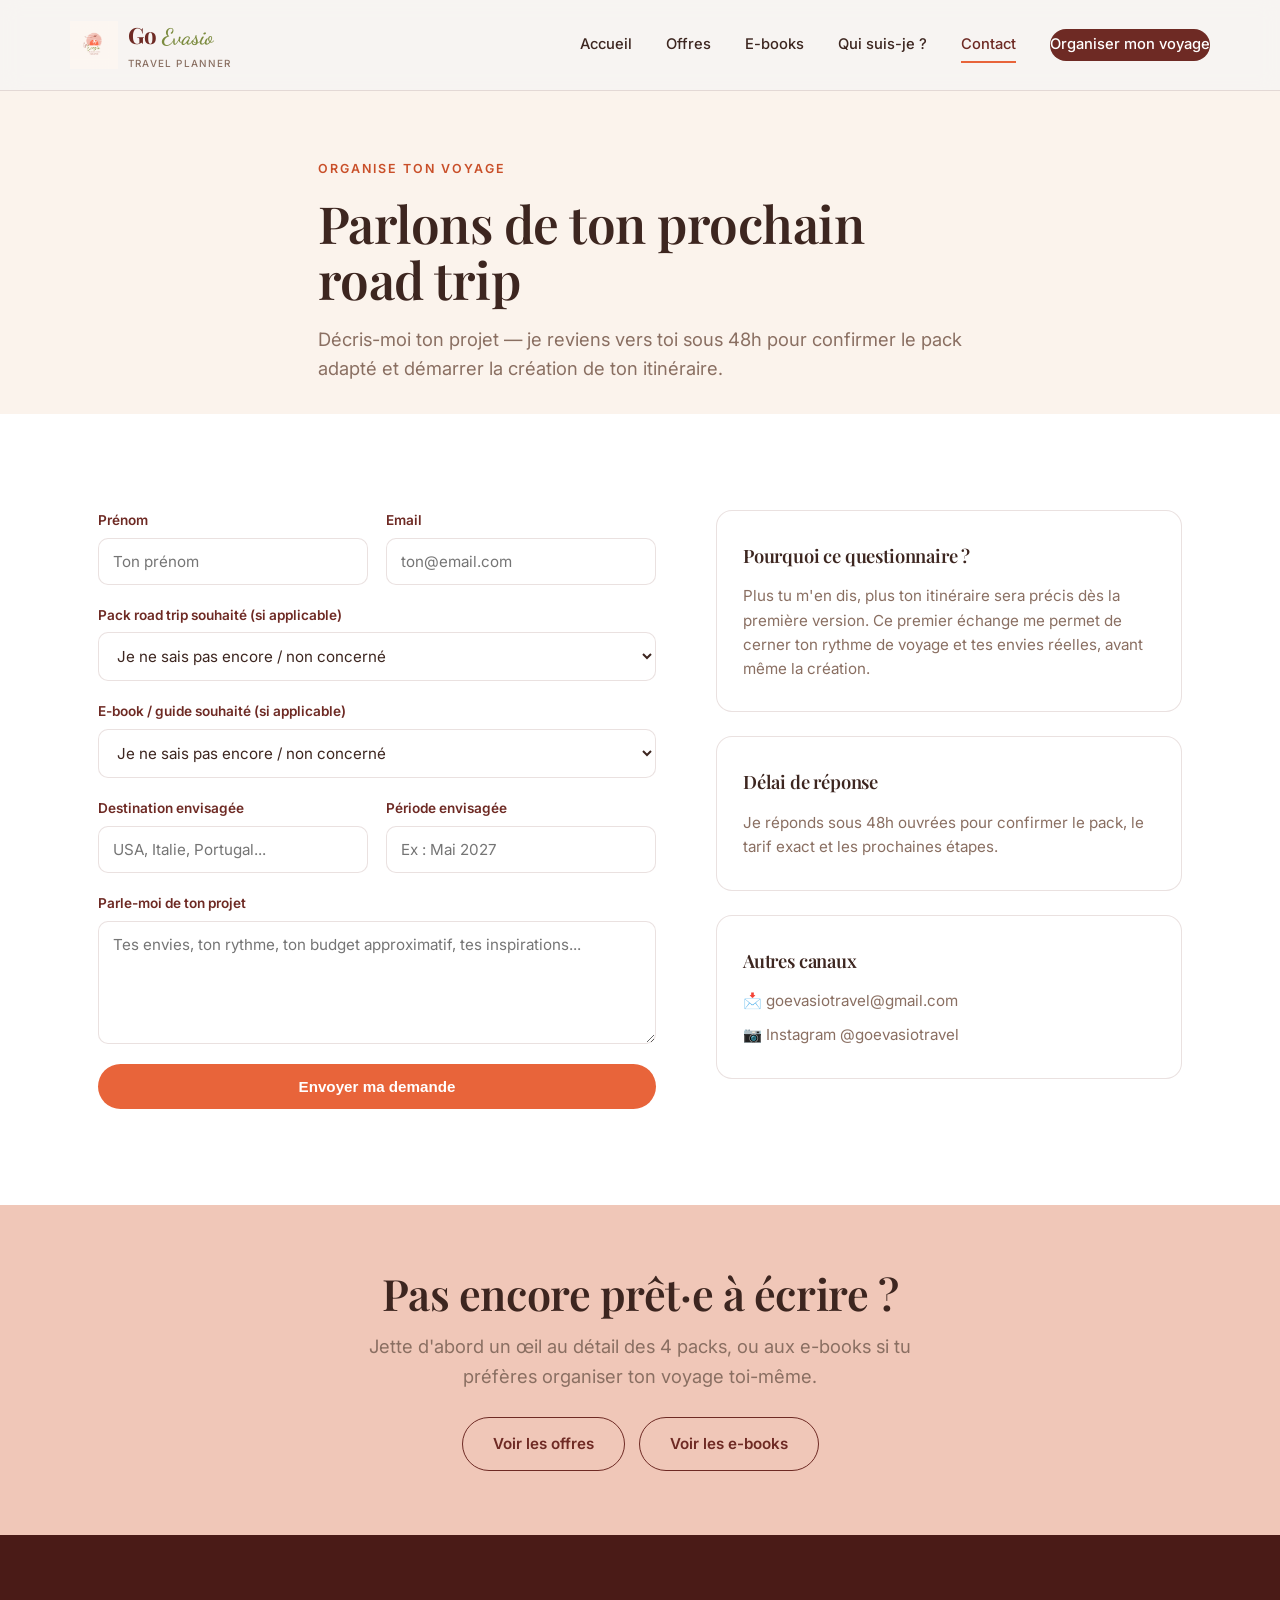
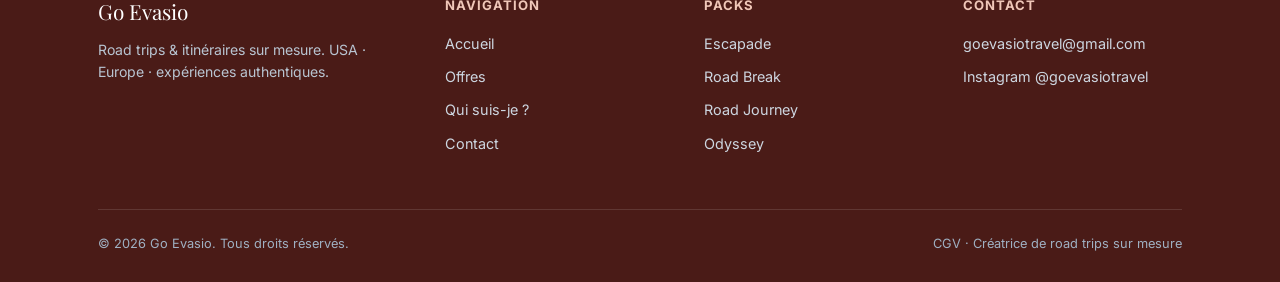
==== contact.html @ 19784ba4 "Initial commit via Netlify [skip ci]" ====
<!doctype html>
<html lang="fr">
<head>
<meta charset="UTF-8">
<meta name="viewport" content="width=device-width, initial-scale=1.0">
<title>Contact — Go Evasio | Organise ton voyage</title>
<link rel="preconnect" href="https://fonts.googleapis.com">
<link href="https://fonts.googleapis.com/css2?family=Playfair+Display:wght@500;600;700&family=Inter:wght@400;500;600;700&family=Dancing+Script:wght@600;700&display=swap" rel="stylesheet">
<link rel="stylesheet" href="styles.css">
</head>
<body>

<header class="site-header">
  <div class="container nav-row">
    <a href="index.html" class="logo">
      <span class="mark"><img src="logo.png" alt="Go Evasio logo"></span>
      <span>Go <span class="script-accent">Evasio</span><span class="tag">Travel Planner</span></span>
    </a>
    <nav class="nav-links" id="nav-links">
      <a href="index.html">Accueil</a>
      <a href="offres.html">Offres</a>
      <a href="ebooks.html">E-books</a>
      <a href="qui-suis-je.html">Qui suis-je ?</a>
      <a href="contact.html" class="active">Contact</a>
      <a href="contact.html" class="btn-nav">Organiser mon voyage</a>
    </nav>
    <button class="burger" aria-label="Menu">
      <svg width="26" height="26" viewBox="0 0 24 24" fill="none"><path d="M3 6h18M3 12h18M3 18h18" stroke="#6E2A24" stroke-width="2" stroke-linecap="round"/></svg>
    </button>
  </div>
</header>

<section class="hero" style="padding-bottom:30px;">
  <div class="container" style="max-width:700px;">
    <span class="eyebrow">Organise ton voyage</span>
    <h1 style="margin:16px 0 18px; font-size:clamp(2.1rem,4.4vw,3.2rem);">Parlons de ton prochain road trip</h1>
    <p class="lede">Décris-moi ton projet — je reviens vers toi sous 48h pour confirmer le pack adapté et démarrer la création de ton itinéraire.</p>
  </div>
</section>

<section class="bg-white">
  <div class="container">
    <div class="grid-2" style="align-items:start; gap:60px;">
      <form id="contact-form">
        <div class="field-row">
          <div class="field">
            <label for="prenom">Prénom</label>
            <input type="text" id="prenom" name="prenom" placeholder="Ton prénom" required>
          </div>
          <div class="field">
            <label for="email">Email</label>
            <input type="email" id="email" name="email" placeholder="ton@email.com" required>
          </div>
        </div>

        <div class="field">
          <label for="pack">Pack road trip souhaité (si applicable)</label>
          <select id="pack" name="pack">
            <option value="">Je ne sais pas encore / non concerné</option>
            <option value="escapade">🌿 Escapade — 2 à 3 nuits — dès 59€</option>
            <option value="road-break">🌅 Road Break — 4 à 5 nuits — dès 129€</option>
            <option value="road-journey">🧭 Road Journey — 6 à 7 nuits — dès 199€</option>
            <option value="odyssey">🌎 Odyssey — 8 à 15+ nuits — dès 399€</option>
          </select>
        </div>

        <div class="field">
          <label for="produit">E-book / guide souhaité (si applicable)</label>
          <select id="produit" name="produit">
            <option value="">Je ne sais pas encore / non concerné</option>
            <option value="usa-essentials">USA Road Trip Essentials — 19€</option>
            <option value="europe-gems">Europe Hidden Gems — 15€</option>
            <option value="notion-planner">Travel Planner Notion — 12€</option>
            <option value="premier-roadtrip">Premier Road Trip, Mode d'Emploi — 12€</option>
            <option value="italie-van">Italie en Van : Itinéraire Liberté — 17€</option>
            <option value="pack-evasion">Le Pack Évasion — 39€</option>
            <option value="guide-sur-mesure">Guide 100% personnalisé — dès 35€</option>
          </select>
        </div>

        <div class="field-row">
          <div class="field">
            <label for="destination">Destination envisagée</label>
            <input type="text" id="destination" name="destination" placeholder="USA, Italie, Portugal...">
          </div>
          <div class="field">
            <label for="dates">Période envisagée</label>
            <input type="text" id="dates" name="dates" placeholder="Ex : Mai 2027">
          </div>
        </div>

        <div class="field">
          <label for="message">Parle-moi de ton projet</label>
          <textarea id="message" name="message" rows="5" placeholder="Tes envies, ton rythme, ton budget approximatif, tes inspirations..."></textarea>
        </div>

        <button type="submit" class="btn btn-primary" style="width:100%; justify-content:center;">Envoyer ma demande</button>
        <p id="form-confirm" style="display:none; margin-top:16px; color:var(--navy); font-weight:600;">✓ Merci ! Ta demande a bien été envoyée, je reviens vers toi sous 48h.</p>
      </form>

      <div>
        <div class="pillar-card" style="margin-bottom:24px;">
          <h3 style="margin-bottom:14px;">Pourquoi ce questionnaire ?</h3>
          <p style="color:var(--ink-soft); font-size:0.95rem;">Plus tu m'en dis, plus ton itinéraire sera précis dès la première version. Ce premier échange me permet de cerner ton rythme de voyage et tes envies réelles, avant même la création.</p>
        </div>
        <div class="pillar-card" style="margin-bottom:24px;">
          <h3 style="margin-bottom:14px;">Délai de réponse</h3>
          <p style="color:var(--ink-soft); font-size:0.95rem;">Je réponds sous 48h ouvrées pour confirmer le pack, le tarif exact et les prochaines étapes.</p>
        </div>
        <div class="pillar-card">
          <h3 style="margin-bottom:14px;">Autres canaux</h3>
          <p style="color:var(--ink-soft); font-size:0.95rem; margin-bottom:10px;">📩 <a href="mailto:goevasiotravel@gmail.com">goevasiotravel@gmail.com</a></p>
          <p style="color:var(--ink-soft); font-size:0.95rem;">📷 <a href="https://instagram.com/goevasiotravel" target="_blank" rel="noopener">Instagram @goevasiotravel</a></p>
        </div>
      </div>
    </div>
  </div>
</section>

<section class="bg-sable section-tight">
  <div class="container center" style="max-width:600px;">
    <h2 style="margin-bottom:14px;">Pas encore prêt·e à écrire ?</h2>
    <p class="lede center" style="margin:0 auto 26px;">Jette d'abord un œil au détail des 4 packs, ou aux e-books si tu préfères organiser ton voyage toi-même.</p>
    <div style="display:flex; gap:14px; justify-content:center; flex-wrap:wrap;">
      <a href="offres.html" class="btn btn-ghost">Voir les offres</a>
      <a href="ebooks.html" class="btn btn-ghost">Voir les e-books</a>
    </div>
  </div>
</section>

<footer class="site-footer">
  <div class="container">
    <div class="footer-grid">
      <div>
        <div class="footer-logo">Go Evasio</div>
        <p style="font-size:0.88rem; color:#b8c4d1; max-width:30ch;">Road trips & itinéraires sur mesure. USA · Europe · expériences authentiques.</p>
      </div>
      <div>
        <h4>Navigation</h4>
        <ul>
          <li><a href="index.html">Accueil</a></li>
          <li><a href="offres.html">Offres</a></li>
          <li><a href="qui-suis-je.html">Qui suis-je ?</a></li>
          <li><a href="contact.html">Contact</a></li>
        </ul>
      </div>
      <div>
        <h4>Packs</h4>
        <ul>
          <li><a href="offres.html#escapade">Escapade</a></li>
          <li><a href="offres.html#road-break">Road Break</a></li>
          <li><a href="offres.html#road-journey">Road Journey</a></li>
          <li><a href="offres.html#odyssey">Odyssey</a></li>
        </ul>
      </div>
      <div>
        <h4>Contact</h4>
        <ul>
          <li><a href="mailto:goevasiotravel@gmail.com">goevasiotravel@gmail.com</a></li>
          <li><a href="https://instagram.com/goevasiotravel" target="_blank" rel="noopener">Instagram @goevasiotravel</a></li>
        </ul>
      </div>
    </div>
    <div class="footer-bottom">
      <span>© 2026 Go Evasio. Tous droits réservés.</span>
      <span><a href="cgv.html" style="color:#9fb0c2;">CGV</a> · Créatrice de road trips sur mesure</span>
    </div>
  </div>
</footer>

<script src="app.js"></script>
<script>
  var params = new URLSearchParams(window.location.search);
  var pack = params.get('pack');
  if (pack) {
    var select = document.getElementById('pack');
    if (select) select.value = pack;
  }
  var produit = params.get('produit');
  if (produit) {
    var selectProduit = document.getElementById('produit');
    if (selectProduit) selectProduit.value = produit;
  }
  var form = document.getElementById('contact-form');
  if (form) {
    form.addEventListener('submit', function (e) {
      e.preventDefault();
      document.getElementById('form-confirm').style.display = 'block';
      form.reset();
    });
  }
</script>
</body>
</html>
---- styles.css ----
/* ===== Go Evasio — Design tokens ===== */
:root{
  /* Recalibrated on the Go Evasio logo: sunset coral circle, orange dusk, maroon wordmark, olive script */
  --navy: #6E2A24;          /* deep maroon — replaces the old navy as the "dark" brand color */
  --navy-deep: #4A1B17;
  --sable: #F0C7B8;         /* soft sunset coral, from the logo's circle */
  --off-white: #FBF3EC;     /* warm cream background */
  --terracotta: #E8643A;    /* sunset orange, from the logo's horizon */
  --terracotta-deep: #C94F29;
  --olive: #7C8B3F;         /* script green from "Evasio" lettering */
  --ink: #3D2620;
  --ink-soft: #8A6F62;
  --line: rgba(110,42,36,0.14);

  --serif: "Playfair Display", Georgia, serif;
  --sans: "Inter", "Lato", -apple-system, sans-serif;
  --script: "Dancing Script", cursive;

  --header-h: 84px;         /* hauteur de l'en-tête : sert à positionner le menu mobile */
}

*{box-sizing:border-box; margin:0; padding:0;}
html{scroll-behavior:smooth; -webkit-text-size-adjust:100%;}
body{
  font-family: var(--sans);
  color: var(--ink);
  background: var(--off-white);
  line-height: 1.6;
  -webkit-font-smoothing: antialiased;
  overflow-x: hidden;       /* évite tout défilement horizontal parasite sur mobile */
}
body.no-scroll{overflow:hidden;}   /* verrouille le scroll quand le menu mobile est ouvert */
img{max-width:100%; display:block;}
a{color:inherit; text-decoration:none;}
ul{list-style:none;}

.container{
  width: 100%;
  max-width: 1140px;
  margin: 0 auto;
  padding: 0 28px;
}

/* ===== Typography ===== */
h1,h2,h3,.serif{font-family: var(--serif); font-weight:600; letter-spacing:-0.01em;}
h1{font-size: clamp(2.4rem, 5vw, 4rem); line-height:1.08;}
h2{font-size: clamp(1.9rem, 3.4vw, 2.7rem); line-height:1.15;}
h3{font-size: 1.4rem;}
.eyebrow{
  font-family: var(--sans);
  font-size: 0.78rem;
  letter-spacing: 0.16em;
  text-transform: uppercase;
  color: var(--terracotta-deep);
  font-weight: 600;
}
.lede{font-size:1.15rem; color: var(--ink-soft); max-width: 56ch;}
.center{text-align:center; margin-left:auto; margin-right:auto;}

/* ===== Header / nav ===== */
.site-header{
  position: sticky; top:0; z-index: 50;
  background: rgba(247,245,242,0.92);
  backdrop-filter: blur(10px);
  border-bottom: 1px solid var(--line);
}
.nav-row{
  display:flex; align-items:center; justify-content:space-between;
  padding: 18px 0;
}
.logo{
  font-family: var(--serif);
  font-size: 1.4rem;
  font-weight: 700;
  color: var(--navy);
  display:flex; align-items:center; gap:10px;
}
.logo .mark{
  width: 48px; height: 48px;
  position: relative;
  flex: none;
}
.logo .mark img{width:100%; height:100%; object-fit:contain;}
.logo .tag{
  display:block; font-family: var(--sans); font-weight:500;
  font-size: 0.62rem; letter-spacing:0.12em; text-transform:uppercase;
  color: var(--ink-soft); margin-top:1px;
}
.script-accent{
  font-family: var(--script);
  font-weight: 600;
  color: var(--olive);
}
.nav-links{display:flex; gap:34px; align-items:center;}
.nav-links a{
  font-size: 0.92rem; font-weight:500; color: var(--ink);
  position:relative; padding: 4px 0;
}
.nav-links a.active{color: var(--navy);}
.nav-links a.active::after{
  content:""; position:absolute; left:0; right:0; bottom:-2px;
  height:2px; background: var(--terracotta);
}
.nav-links a:hover{color: var(--navy);}
.btn-nav{
  background: var(--navy); color: #fff !important;
  padding: 10px 22px; border-radius: 999px;
  font-weight:600; font-size:0.88rem;
}
.btn-nav:hover{background: var(--navy-deep);}
.burger{display:none;}

/* ===== Buttons ===== */
.btn{
  display:inline-flex; align-items:center; gap:8px;
  padding: 14px 30px;
  border-radius: 999px;
  font-weight: 600;
  font-size: 0.95rem;
  cursor:pointer;
  border: none;
  transition: transform .15s ease, box-shadow .15s ease, background .15s ease;
}
.btn-primary{background: var(--terracotta); color:#fff;}
.btn-primary:hover{background: var(--terracotta-deep); transform: translateY(-1px); box-shadow: 0 10px 24px rgba(224,122,95,0.35);}
.btn-ghost{background: transparent; color: var(--navy); border:1.5px solid var(--navy);}
.btn-ghost:hover{background: var(--navy); color:#fff;}
.btn-light{background:#fff; color: var(--navy);}
.btn-light:hover{background: var(--sable);}

/* ===== Sections ===== */
section{padding: 96px 0;}
.section-tight{padding: 64px 0;}
.bg-navy{background: var(--navy); color: var(--off-white);}
.bg-navy .eyebrow{color: var(--sable);}
.bg-sable{background: var(--sable);}
.bg-white{background:#fff;}

/* ===== Hero (route motif) ===== */
.hero{
  position: relative;
  overflow:hidden;
  padding-top: 64px;
  padding-bottom: 40px;
}
.hero-grid{
  display:grid; grid-template-columns: 1.1fr 0.9fr; gap: 50px; align-items:center;
}
.hero-route{
  position:absolute; inset:0; z-index:0; opacity:0.5; pointer-events:none;
}
.hero-content{position:relative; z-index:1;}
.hero-content h1{margin: 18px 0 22px;}
.hero-content .lede{margin-bottom: 34px;}
.hero-cta-row{display:flex; gap:16px; flex-wrap:wrap; margin-bottom: 28px;}
.hero-stats{display:flex; gap:36px; margin-top: 40px;}
.hero-stats div{border-left: 2px solid var(--terracotta); padding-left:14px;}
.hero-stats strong{display:block; font-family:var(--serif); font-size:1.6rem; color:var(--navy);}
.hero-stats span{font-size:0.82rem; color:var(--ink-soft);}

.hero-visual{
  position:relative; z-index:1;
  aspect-ratio: 4/5;
  border-radius: 22px;
  overflow:hidden;
  background: linear-gradient(160deg, var(--navy), var(--navy-deep));
}
.hero-visual svg{width:100%; height:100%;}
.hero-visual img{width:100%; height:100%; object-fit:cover; display:block;}

/* ===== Route divider ===== */
.route-divider{
  display:flex; align-items:center; gap:14px;
  margin: 10px 0 50px;
}
.route-divider .dot{width:9px; height:9px; border-radius:50%; background: var(--terracotta); flex:none;}
.route-divider .line{flex:1; height:1px; background: repeating-linear-gradient(90deg, var(--line) 0 8px, transparent 8px 14px);}

/* ===== Cards: pillars / pricing ===== */
.grid-4{display:grid; grid-template-columns: repeat(4, 1fr); gap: 26px;}
.grid-3{display:grid; grid-template-columns: repeat(3, 1fr); gap: 26px;}
.grid-2{display:grid; grid-template-columns: repeat(2, 1fr); gap: 26px;}

.pillar-card{
  background:#fff; border:1px solid var(--line); border-radius:16px;
  padding: 30px 26px;
}
.pillar-card .icon{
  width:44px; height:44px; border-radius:12px;
  background: var(--sable); display:flex; align-items:center; justify-content:center;
  margin-bottom: 18px;
}
.pillar-card h3{margin-bottom:8px; font-size:1.15rem;}
.pillar-card p{color: var(--ink-soft); font-size:0.94rem;}

/* Pricing / route timeline */
.route-track{
  position:relative;
  padding: 10px 0 0;
}
.route-track::before{
  content:"";
  position:absolute; top: 64px; left: 7%; right:7%;
  height: 2px;
  background: repeating-linear-gradient(90deg, var(--terracotta) 0 10px, transparent 10px 18px);
  z-index:0;
}
.route-stops{display:grid; grid-template-columns: repeat(4,1fr); gap:24px; position:relative; z-index:1;}
.stop{display:flex; flex-direction:column; align-items:center; text-align:center;}
.stop-pin{
  width: 54px; height:54px; border-radius:50%;
  background: var(--navy); color:#fff;
  display:flex; align-items:center; justify-content:center;
  font-family: var(--serif); font-size:1.05rem; font-weight:700;
  border: 4px solid var(--off-white);
  box-shadow: 0 0 0 1px var(--line);
  margin-bottom: 16px;
}
.pack-card{
  background:#fff; border:1px solid var(--line); border-radius:18px;
  padding: 30px 24px; width:100%;
  display:flex; flex-direction:column; gap:14px;
  transition: transform .2s ease, box-shadow .2s ease;
}
.pack-card:hover{transform: translateY(-4px); box-shadow: 0 16px 30px rgba(30,58,95,0.1);}
.pack-card.featured{border-color: var(--terracotta); position:relative;}
.pack-card.featured::before{
  content:"Le plus choisi"; position:absolute; top:-13px; left:50%; transform:translateX(-50%);
  background: var(--terracotta); color:#fff; font-size:0.7rem; font-weight:700;
  padding:4px 14px; border-radius:999px; letter-spacing:0.04em;
}
.pack-card .duration{font-size:0.82rem; color: var(--ink-soft); font-weight:600; text-transform:uppercase; letter-spacing:0.06em;}
.pack-card h3{margin: 4px 0 2px;}
.pack-card .desc{font-size:0.9rem; color: var(--ink-soft); min-height: 40px;}
.pack-card .price{font-family: var(--serif); font-size:1.7rem; color: var(--navy); margin-top:4px;}
.pack-card .price span{font-size:0.85rem; font-family: var(--sans); color: var(--ink-soft); font-weight:400;}
.pack-card ul{display:flex; flex-direction:column; gap:9px; font-size:0.88rem; margin: 6px 0 10px; flex:1;}
.pack-card li{display:flex; gap:8px; align-items:flex-start;}
.pack-card li::before{content:"✓"; color: var(--terracotta); font-weight:700; flex:none;}

/* ===== Testimonials / proof ===== */
.quote-card{
  background:#fff; border-radius:16px; padding:28px; border:1px solid var(--line);
}
.quote-card p{font-style:italic; color: var(--ink); margin-bottom:16px;}
.quote-by{display:flex; align-items:center; gap:10px; font-size:0.85rem; color: var(--ink-soft);}
.quote-by .av{width:34px; height:34px; border-radius:50%; background:var(--sable);}

/* ===== Process steps ===== */
.steps{display:grid; grid-template-columns: repeat(5,1fr); gap:18px;}
.step{position:relative; padding-top:8px;}
.step .num{font-family:var(--serif); font-size:2.2rem; color: var(--sable); -webkit-text-stroke: 1.5px var(--navy); color:transparent;}
.step h4{font-size:1rem; margin: 6px 0 6px;}
.step p{font-size:0.86rem; color:var(--ink-soft);}

/* ===== CTA band ===== */
.cta-band{
  background: var(--navy); color:#fff; border-radius: 24px;
  padding: 56px 50px; display:flex; align-items:center; justify-content:space-between; gap: 30px;
  position:relative; overflow:hidden;
}
.cta-band h2{color:#fff; margin-bottom:8px;}
.cta-band p{color: var(--sable);}

/* ===== Footer ===== */
.site-footer{background: var(--navy-deep); color: var(--off-white); padding: 60px 0 28px;}
.footer-grid{display:grid; grid-template-columns: 1.4fr 1fr 1fr 1fr; gap: 40px; margin-bottom:44px;}
.footer-grid h4{font-family:var(--sans); font-size:0.82rem; letter-spacing:0.08em; text-transform:uppercase; color: var(--sable); margin-bottom:16px;}
.footer-grid ul li{margin-bottom:10px; font-size:0.9rem; color:#cdd6e0;}
.footer-grid ul li a:hover{color:#fff;}
.footer-logo{font-family:var(--serif); font-size:1.3rem; margin-bottom:10px; color:#fff;}
.footer-bottom{
  border-top:1px solid rgba(255,255,255,0.12); padding-top:24px;
  display:flex; justify-content:space-between; font-size:0.8rem; color:#9fb0c2; flex-wrap:wrap; gap:10px;
}

/* ===== Forms ===== */
.field{display:flex; flex-direction:column; gap:6px; margin-bottom:20px;}
.field label{font-size:0.85rem; font-weight:600; color: var(--navy);}
.field input, .field select, .field textarea{
  border:1.5px solid var(--line); border-radius:10px; padding:13px 14px;
  font-family: var(--sans); font-size:0.95rem; background:#fff; color: var(--ink);
}
.field input:focus, .field select:focus, .field textarea:focus{outline:none; border-color: var(--terracotta);}
.field-row{display:grid; grid-template-columns:1fr 1fr; gap:18px;}

/* ===== Misc ===== */
.tag-chip{
  display:inline-block; background: var(--sable); color: var(--navy);
  padding: 5px 14px; border-radius:999px; font-size:0.78rem; font-weight:600; margin: 3px 6px 3px 0;
}
.divider-light{height:1px; background:var(--line); margin: 70px 0;}
.img-frame{border-radius:18px; overflow:hidden; background: var(--sable);}

/* ===== Inspiration gallery ===== */
.gallery-grid{
  display:grid;
  grid-template-columns: repeat(4, 1fr);
  grid-auto-rows: 160px;
  gap: 14px;
}
.gallery-grid figure{
  margin:0; position:relative; border-radius:14px; overflow:hidden; background: var(--sable);
}
.gallery-grid img{width:100%; height:100%; object-fit:cover; display:block; transition: transform .4s ease;}
.gallery-grid figure:hover img{transform: scale(1.06);}
.gallery-grid figcaption{
  position:absolute; left:0; right:0; bottom:0;
  padding: 28px 16px 14px;
  font-size: 0.82rem; font-weight:500; line-height:1.4; color:#fff;
  background: linear-gradient(to top, rgba(0,0,0,0.78), rgba(0,0,0,0.25) 60%, transparent);
}
.gallery-grid figcaption .place{
  display:block; margin-bottom:4px;
  font-family:'Playfair Display', serif; font-weight:700; font-size:1.02rem;
  letter-spacing:.01em;
}
.gallery-grid .tall{grid-row: span 2;}
.gallery-grid .wide{grid-column: span 2;}

/* ===== Portrait ===== */
.portrait-frame{
  position:relative; border-radius: 22px; overflow:hidden;
  background: var(--sable);
  aspect-ratio: 4/5;
}
.portrait-frame img{width:100%; height:100%; object-fit:cover;}
.portrait-placeholder{
  width:100%; height:100%; display:flex; flex-direction:column; align-items:center; justify-content:center;
  gap:14px; color: var(--navy); text-align:center; padding: 20px;
}
.portrait-placeholder span{font-size:0.82rem; color: var(--ink-soft); max-width:22ch;}

/* ===== Timeline (parcours) ===== */
.timeline{position:relative; padding-left: 30px;}
.timeline::before{content:""; position:absolute; left:6px; top:6px; bottom:6px; width:2px; background: var(--line);}
.timeline-item{position:relative; padding-bottom: 36px;}
.timeline-item:last-child{padding-bottom:0;}
.timeline-item::before{
  content:""; position:absolute; left:-30px; top:4px; width:14px; height:14px; border-radius:50%;
  background: var(--terracotta); border:3px solid var(--off-white); box-shadow: 0 0 0 1px var(--line);
}
.timeline-item .year{font-size:0.78rem; font-weight:700; letter-spacing:0.06em; text-transform:uppercase; color: var(--terracotta-deep);}
.timeline-item h4{margin: 4px 0 6px;}
.timeline-item p{color: var(--ink-soft); font-size:0.94rem;}

/* ===== Legal page (CGV) ===== */
.legal-doc h2{margin: 46px 0 14px; font-size:1.5rem;}
.legal-doc h2:first-child{margin-top:0;}
.legal-doc h3{font-size:1.05rem; margin: 22px 0 8px; color: var(--navy);}
.legal-doc p{color: var(--ink-soft); font-size:0.96rem; margin-bottom:12px;}
.legal-doc ul{margin: 8px 0 14px 0; display:flex; flex-direction:column; gap:8px;}
.legal-doc li{color: var(--ink-soft); font-size:0.96rem; padding-left:18px; position:relative;}
.legal-doc li::before{content:"–"; position:absolute; left:0; color: var(--terracotta);}
.legal-doc strong{color: var(--ink);}
.legal-toc{
  background:#fff; border:1px solid var(--line); border-radius:16px; padding:24px 26px; margin-bottom: 40px;
}
.legal-toc h4{font-size:0.82rem; text-transform:uppercase; letter-spacing:0.08em; color: var(--navy); margin-bottom:14px;}
.legal-toc ol{margin:0; padding-left:18px; display:flex; flex-direction:column; gap:7px;}
.legal-toc li{font-size:0.9rem; color: var(--ink-soft);}
.legal-toc a{color: var(--ink-soft);}
.legal-toc a:hover{color: var(--terracotta-deep);}
.legal-notice{
  background: var(--sable); border-radius:14px; padding:18px 22px; font-size:0.88rem; color: var(--ink);
  margin-bottom: 40px;
}

/* ===== Responsive ===== */

/* Tablettes & petits portables */
@media (max-width: 1080px){
  section{padding: 76px 0;}
}

@media (max-width: 980px){
  .hero-grid{grid-template-columns:1fr;}
  .hero-visual{order:-1; aspect-ratio: 16/9;}
  .grid-4, .route-stops{grid-template-columns: repeat(2,1fr); row-gap:40px;}
  .grid-3{grid-template-columns: 1fr 1fr;}
  .steps{grid-template-columns: repeat(3,1fr); row-gap: 26px;}
  .footer-grid{grid-template-columns: 1fr 1fr;}
  .route-track::before{display:none;}
  .cta-band{flex-direction:column; text-align:center; align-items:center;}
  .gallery-grid{grid-template-columns: repeat(3,1fr); grid-auto-rows: 130px;}
}

/* Tablettes en portrait : on repasse les paires sur une colonne pour aérer.
   Les `order` inline placent déjà le titre avant la carte en colonne unique. */
@media (max-width: 800px){
  .grid-2{grid-template-columns: 1fr; row-gap: 32px;}
}

@media (max-width: 680px){
  section{padding: 58px 0;}
  .section-tight{padding: 46px 0;}
  .container{padding: 0 20px;}

  .nav-links{
    position:fixed; top: var(--header-h); left:0; right:0;
    height: calc(100dvh - var(--header-h));
    background: var(--off-white);
    flex-direction:column; align-items:stretch; padding: 26px 24px; gap:6px;
    transform: translateY(-110%); transition: transform .25s ease;
    z-index:40; overflow-y:auto;
    border-top: 1px solid var(--line);
  }
  .nav-links.open{transform: translateY(0);}
  .nav-links a{font-size: 1.05rem; padding: 14px 4px; border-bottom: 1px solid var(--line);}
  .nav-links a.btn-nav{
    margin-top: 16px; text-align:center; justify-content:center;
    padding: 14px 22px; border-bottom: none;
  }
  .burger{display:flex; align-items:center; justify-content:center;
    background:none; border:none; cursor:pointer; padding: 8px; margin: -8px;}

  .grid-4, .grid-3, .grid-2, .route-stops, .steps{grid-template-columns: 1fr;}
  .field-row{grid-template-columns:1fr;}
  .cta-band{padding: 40px 26px;}
  .cta-band .btn{width:100%; justify-content:center;}
  .footer-grid{grid-template-columns: 1fr; gap: 30px;}
  .footer-bottom{justify-content:flex-start;}
  .gallery-grid{grid-template-columns: repeat(2,1fr); grid-auto-rows: 120px;}
  .gallery-grid .wide{grid-column: span 2;}
  .timeline{padding-left: 24px;}

  .hero-stats{gap: 22px; flex-wrap:wrap; margin-top: 32px;}
  .hero-stats div{flex: 1 1 40%;}
  .hero-cta-row .btn{flex: 1 1 auto; justify-content:center;}
}

/* Très petits téléphones */
@media (max-width: 380px){
  .container{padding: 0 16px;}
  .hero-stats{gap: 16px;}
}
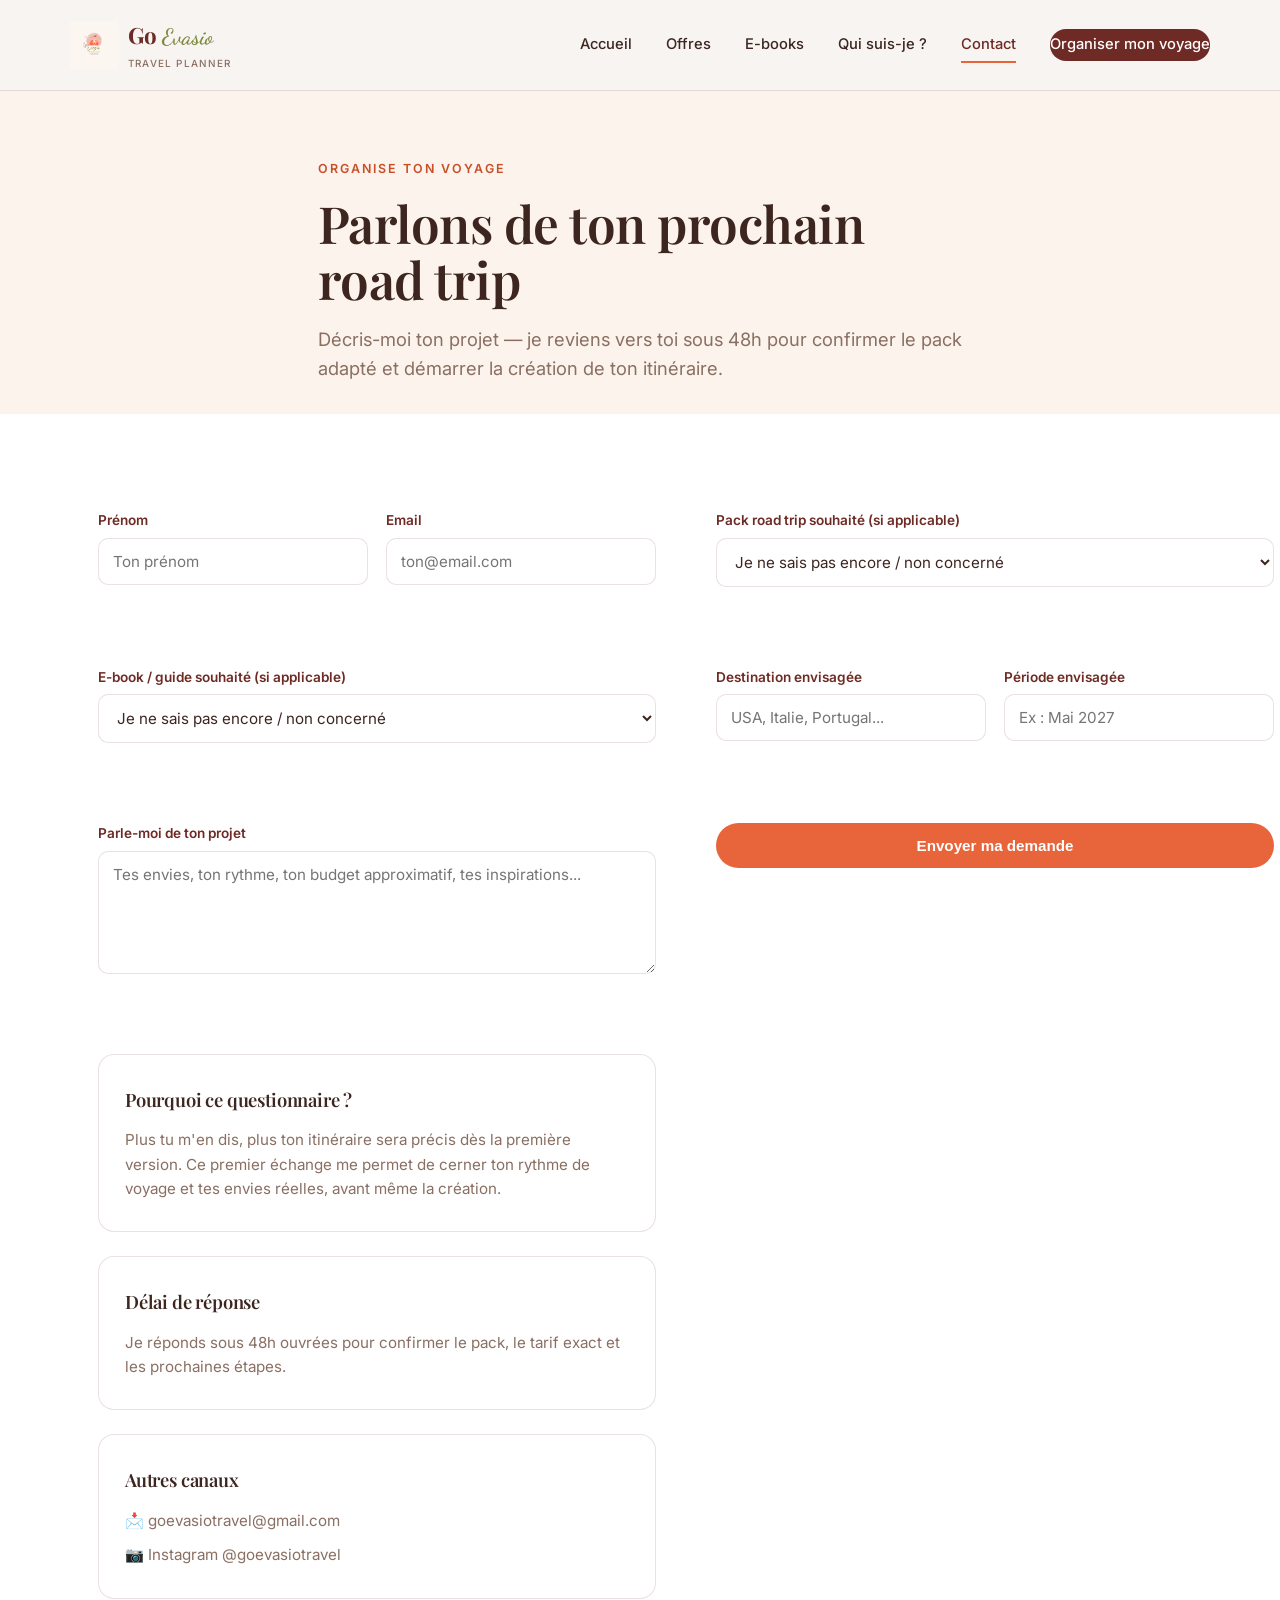
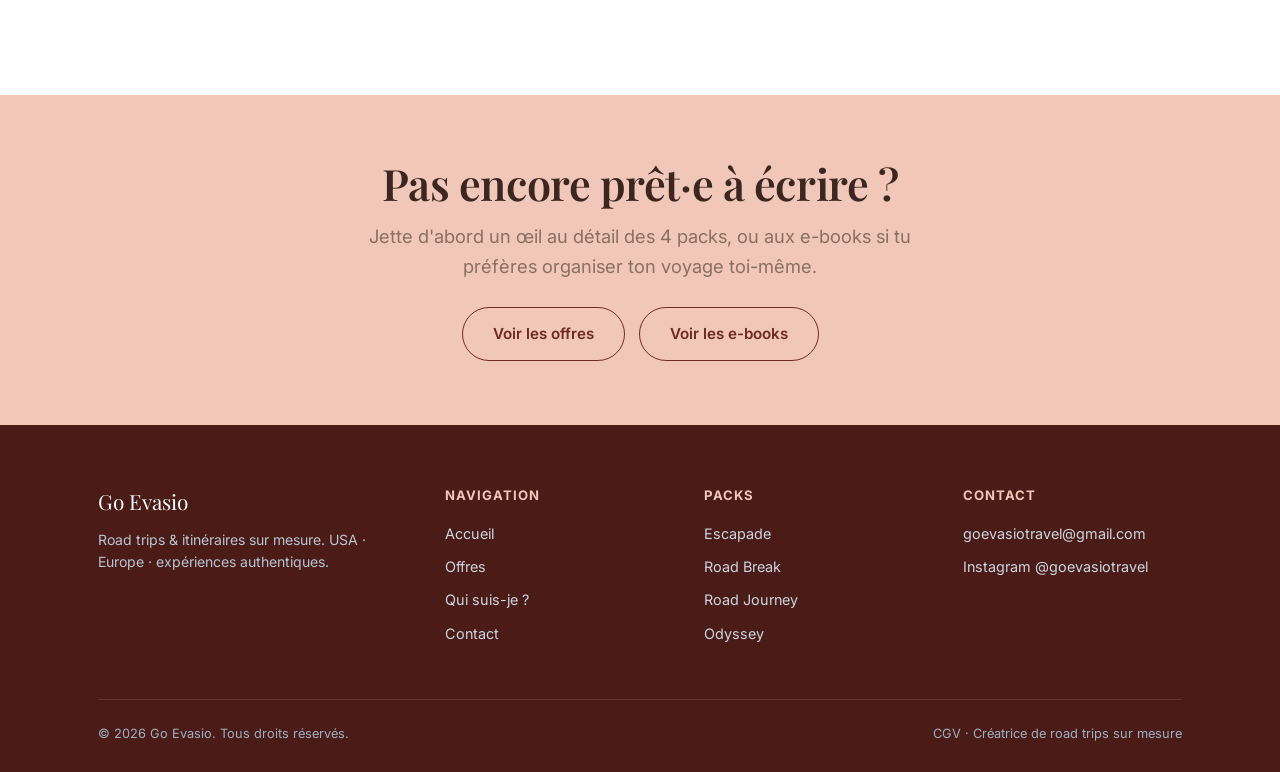
==== commit 099702b8: "Update contact.html" ====
--- a/contact.html
+++ b/contact.html
@@ -8,6 +8,44 @@
 <link href="https://fonts.googleapis.com/css2?family=Playfair+Display:wght@500;600;700&family=Inter:wght@400;500;600;700&family=Dancing+Script:wght@600;700&display=swap" rel="stylesheet">
 <link rel="stylesheet" href="styles.css">
 </head>
+  
+<script>
+document.getElementById('contact-form').addEventListener('submit', async function(event) {
+  event.preventDefault();
+
+  const form = event.currentTarget;
+  const button = form.querySelector('button[type="submit"]');
+  const confirmation = document.getElementById('form-confirm');
+
+  button.disabled = true;
+  button.textContent = 'Envoi en cours...';
+  confirmation.style.display = 'none';
+
+  try {
+    const response = await fetch('/contact.html', {
+      method: 'POST',
+      headers: {
+        'Content-Type': 'application/x-www-form-urlencoded'
+      },
+      body: new URLSearchParams(new FormData(form)).toString()
+    });
+
+    if (!response.ok) {
+      throw new Error('Erreur HTTP ' + response.status);
+    }
+
+    form.reset();
+    confirmation.style.display = 'block';
+    button.textContent = 'Envoyer ma demande';
+  } catch (error) {
+    alert("L'envoi a échoué. Merci de réessayer ou de nous contacter par e-mail.");
+    button.textContent = 'Envoyer ma demande';
+    console.error(error);
+  } finally {
+    button.disabled = false;
+  }
+});
+</script>
 <body>
 
 <header class="site-header">
@@ -41,7 +79,11 @@
 <section class="bg-white">
   <div class="container">
     <div class="grid-2" style="align-items:start; gap:60px;">
-      <form id="contact-form">
+<p id="form-confirm" role="status" aria-live="polite" style="display:none; margin-top:20px; padding:18px; background:#e8f5e9; color:#256029; border-radius:10px; font-weight:600;">
+  ✓ Merci pour ta demande ! Elle a bien été envoyée. Je reviens vers toi sous 48h ouvrées pour discuter de ton projet de voyage. 🌍
+</p>
+        <input type="hidden" name="form-name" value="demande-voyage">
+        <p style="display:none;"><label>Ne pas remplir : <input name="bot-field"></label></p>
         <div class="field-row">
           <div class="field">
             <label for="prenom">Prénom</label>
@@ -181,14 +223,7 @@
     var selectProduit = document.getElementById('produit');
     if (selectProduit) selectProduit.value = produit;
   }
-  var form = document.getElementById('contact-form');
-  if (form) {
-    form.addEventListener('submit', function (e) {
-      e.preventDefault();
-      document.getElementById('form-confirm').style.display = 'block';
-      form.reset();
-    });
-  }
+
 </script>
 </body>
 </html>
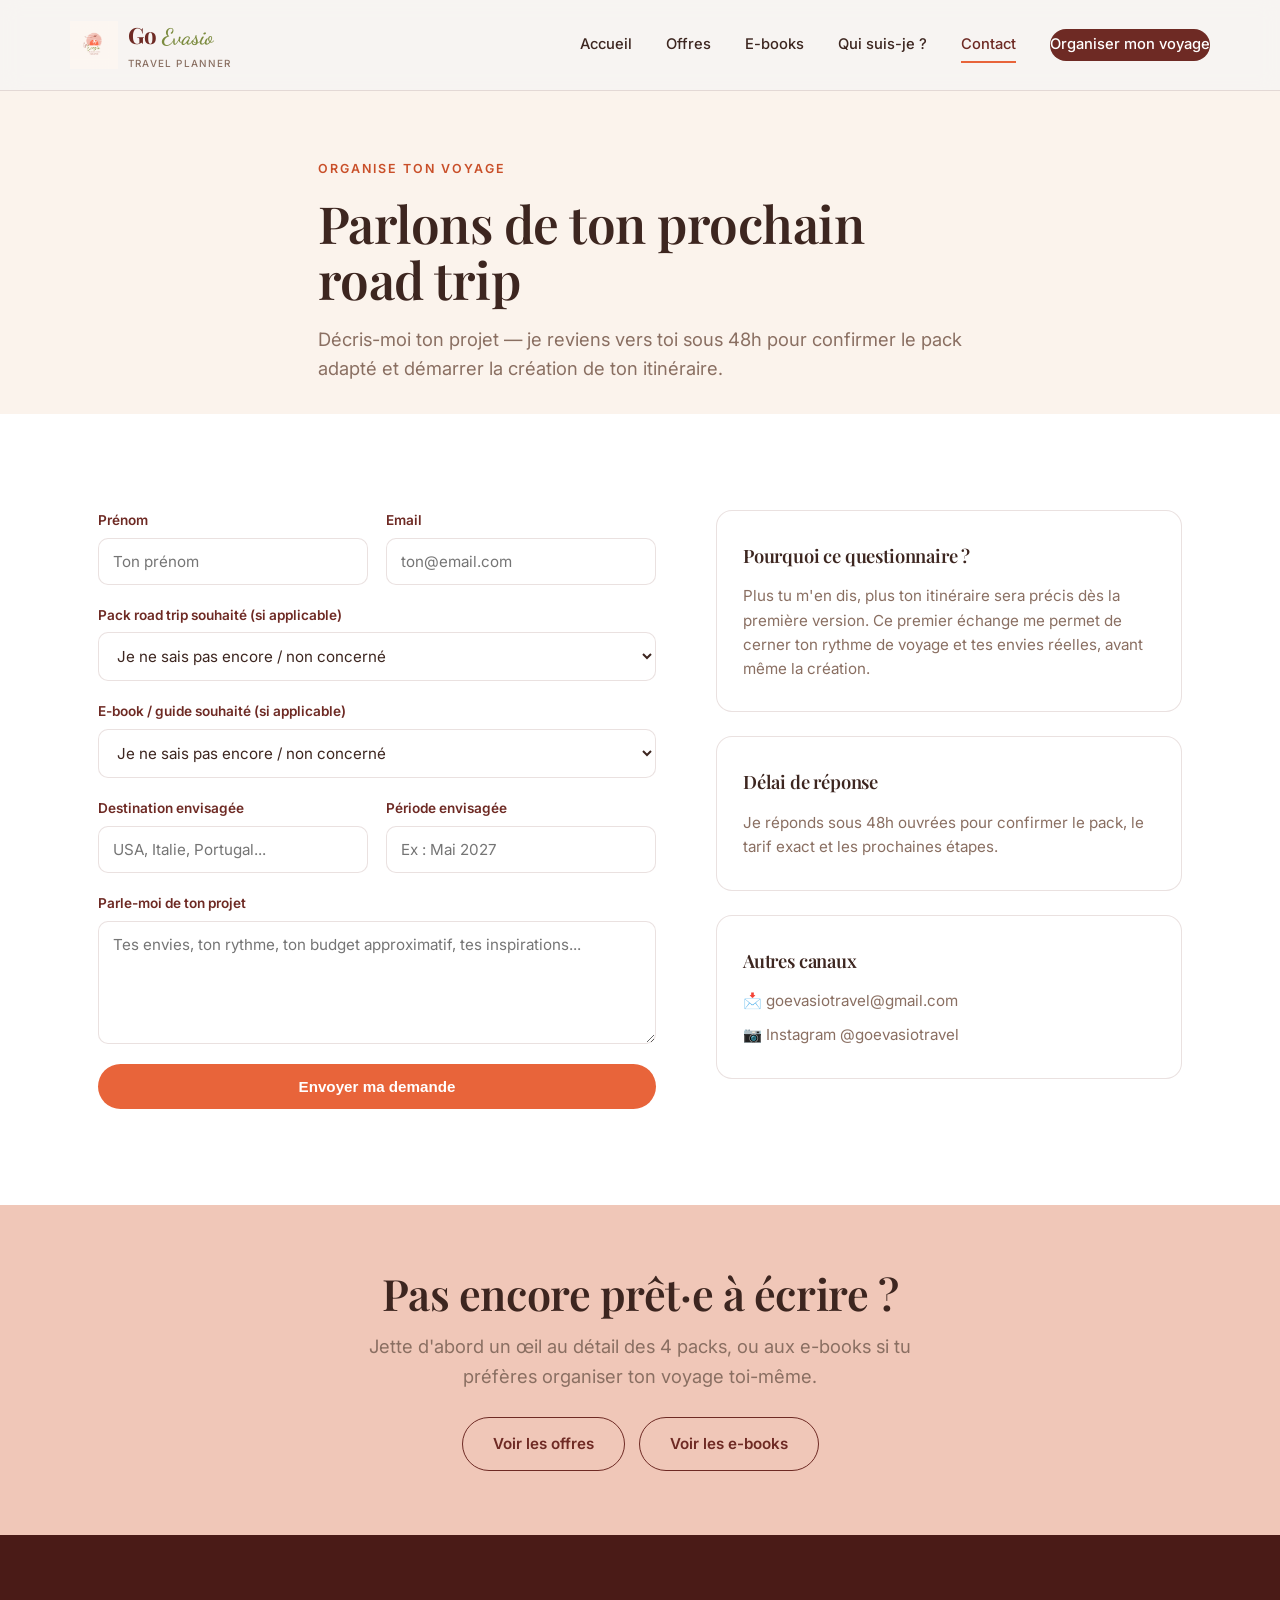
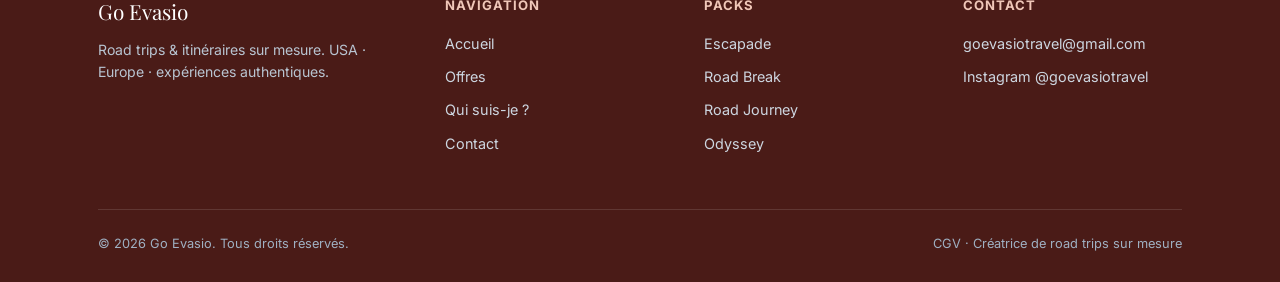
==== commit 585c1acd: "Add files via upload" ====
--- a/contact.html
+++ b/contact.html
@@ -8,44 +8,6 @@
 <link href="https://fonts.googleapis.com/css2?family=Playfair+Display:wght@500;600;700&family=Inter:wght@400;500;600;700&family=Dancing+Script:wght@600;700&display=swap" rel="stylesheet">
 <link rel="stylesheet" href="styles.css">
 </head>
-  
-<script>
-document.getElementById('contact-form').addEventListener('submit', async function(event) {
-  event.preventDefault();
-
-  const form = event.currentTarget;
-  const button = form.querySelector('button[type="submit"]');
-  const confirmation = document.getElementById('form-confirm');
-
-  button.disabled = true;
-  button.textContent = 'Envoi en cours...';
-  confirmation.style.display = 'none';
-
-  try {
-    const response = await fetch('/contact.html', {
-      method: 'POST',
-      headers: {
-        'Content-Type': 'application/x-www-form-urlencoded'
-      },
-      body: new URLSearchParams(new FormData(form)).toString()
-    });
-
-    if (!response.ok) {
-      throw new Error('Erreur HTTP ' + response.status);
-    }
-
-    form.reset();
-    confirmation.style.display = 'block';
-    button.textContent = 'Envoyer ma demande';
-  } catch (error) {
-    alert("L'envoi a échoué. Merci de réessayer ou de nous contacter par e-mail.");
-    button.textContent = 'Envoyer ma demande';
-    console.error(error);
-  } finally {
-    button.disabled = false;
-  }
-});
-</script>
 <body>
 
 <header class="site-header">
@@ -79,9 +41,7 @@
 <section class="bg-white">
   <div class="container">
     <div class="grid-2" style="align-items:start; gap:60px;">
-<p id="form-confirm" role="status" aria-live="polite" style="display:none; margin-top:20px; padding:18px; background:#e8f5e9; color:#256029; border-radius:10px; font-weight:600;">
-  ✓ Merci pour ta demande ! Elle a bien été envoyée. Je reviens vers toi sous 48h ouvrées pour discuter de ton projet de voyage. 🌍
-</p>
+      <form id="contact-form" name="demande-voyage" method="POST" action="/contact.html" data-netlify="true" netlify-honeypot="bot-field">
         <input type="hidden" name="form-name" value="demande-voyage">
         <p style="display:none;"><label>Ne pas remplir : <input name="bot-field"></label></p>
         <div class="field-row">
@@ -137,8 +97,14 @@
         </div>
 
         <button type="submit" class="btn btn-primary" style="width:100%; justify-content:center;">Envoyer ma demande</button>
-        <p id="form-confirm" style="display:none; margin-top:16px; color:var(--navy); font-weight:600;">✓ Merci ! Ta demande a bien été envoyée, je reviens vers toi sous 48h.</p>
       </form>
+      <div id="form-confirm" role="status" aria-live="polite" tabindex="-1" style="display:none; padding:30px; background:#eef6ef; border:1px solid #b7d9be; border-radius:14px; color:#245b35; text-align:center; line-height:1.7;">
+        <div style="font-size:38px; margin-bottom:12px;">✓</div>
+        <h2 style="margin-bottom:12px;">Ta demande a bien été envoyée !</h2>
+        <p>Merci pour ta confiance ! 🌍</p>
+        <p>Je reviendrai vers toi sous 48h ouvrées pour discuter de ton projet de voyage.</p>
+        <p>À très vite, <strong>Go Evasio Travel</strong></p>
+      </div>
 
       <div>
         <div class="pillar-card" style="margin-bottom:24px;">
@@ -225,5 +191,39 @@
   }
 
 </script>
+<script>
+document.addEventListener('DOMContentLoaded', function () {
+  const form = document.getElementById('contact-form');
+  const confirmation = document.getElementById('form-confirm');
+  if (!form || !confirmation) return;
+
+  form.addEventListener('submit', async function (event) {
+    event.preventDefault();
+    const button = form.querySelector('button[type="submit"]');
+    if (button.disabled) return;
+    button.disabled = true;
+    button.textContent = 'Envoi en cours...';
+
+    try {
+      const response = await fetch('/contact.html', {
+        method: 'POST',
+        headers: { 'Content-Type': 'application/x-www-form-urlencoded' },
+        body: new URLSearchParams(new FormData(form)).toString()
+      });
+      if (!response.ok) throw new Error('Erreur HTTP ' + response.status);
+
+      form.reset();
+      form.style.display = 'none';
+      confirmation.style.display = 'block';
+      confirmation.focus();
+    } catch (error) {
+      console.error('Erreur envoi formulaire :', error);
+      alert("La demande n'a pas pu être confirmée. Vérifie ta connexion et réessaie, ou écris à goevasiotravel@gmail.com.");
+      button.disabled = false;
+      button.textContent = 'Envoyer ma demande';
+    }
+  });
+});
+</script>
 </body>
-</html>
+</html>
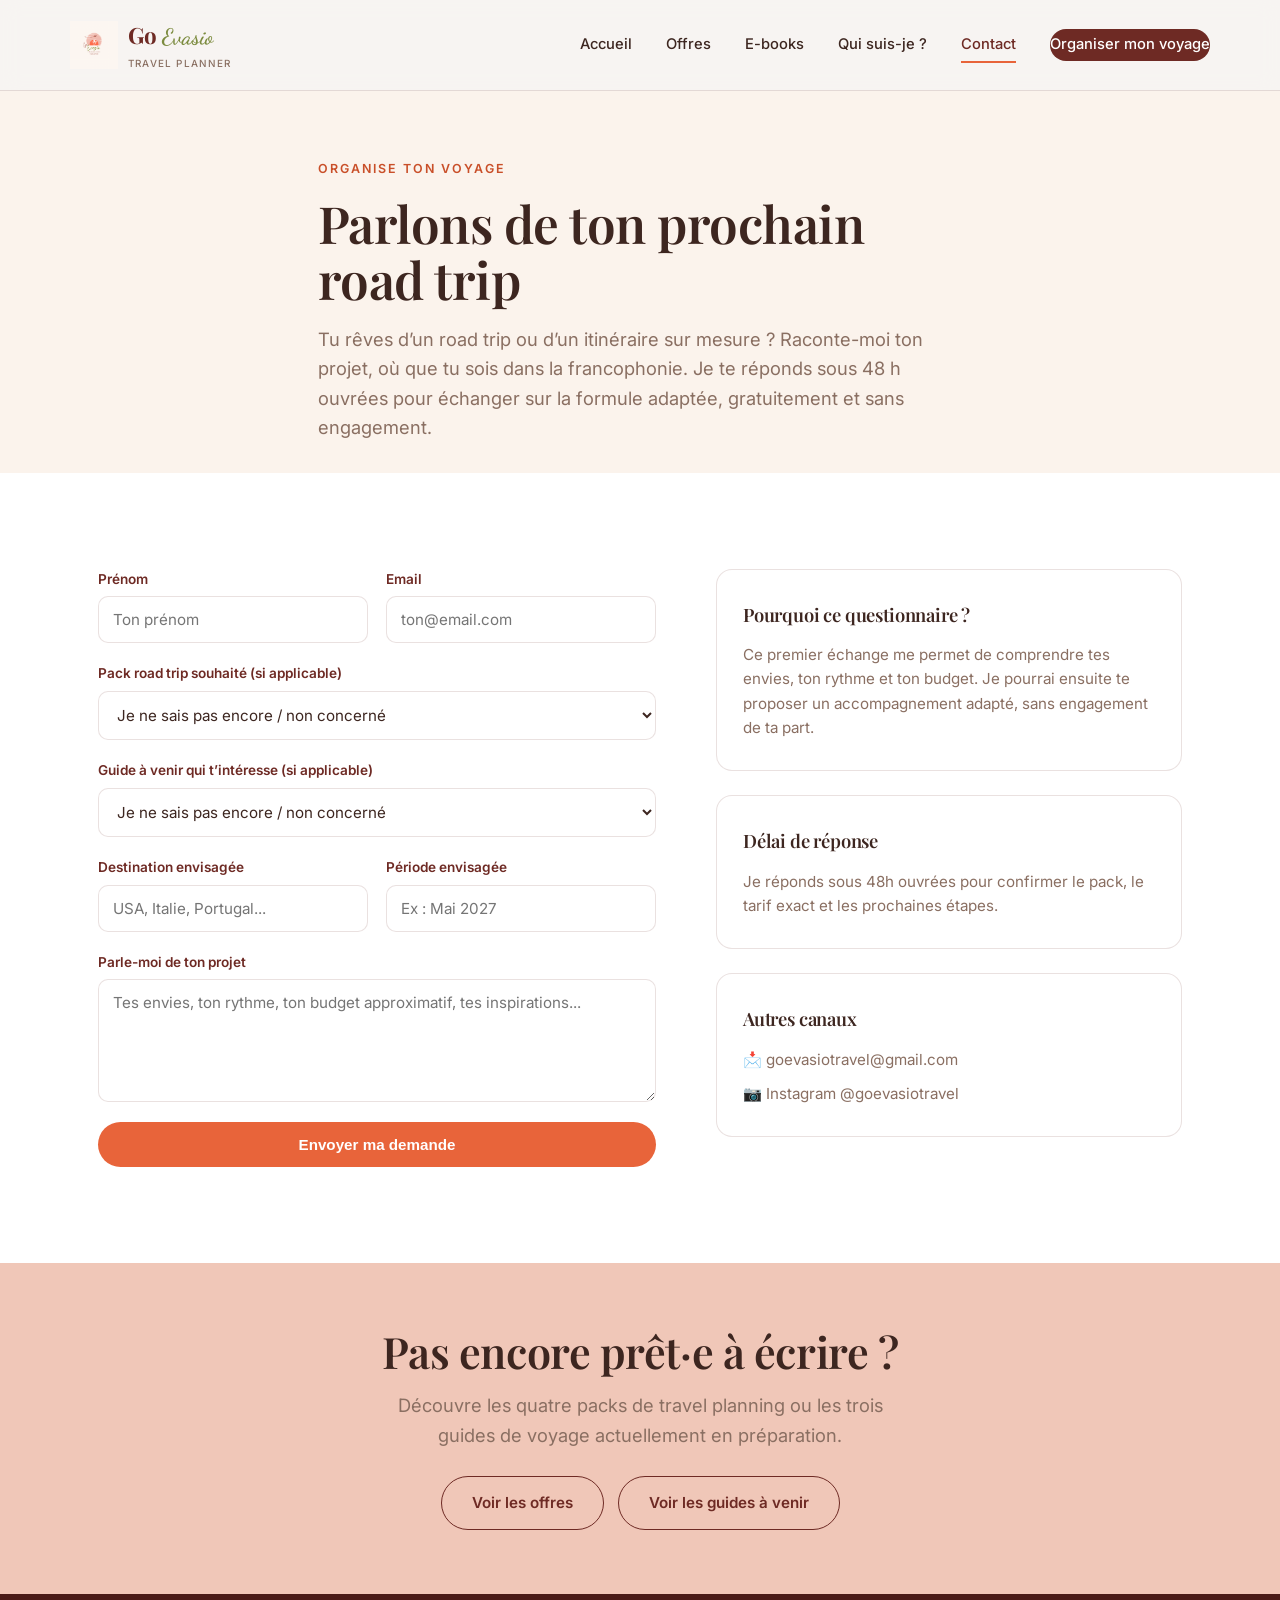
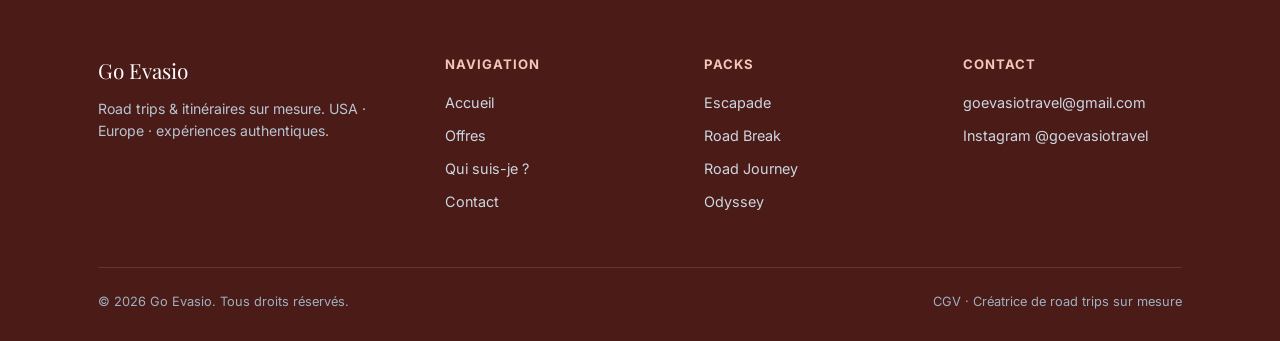
==== commit 35df6028: "Update contact.html" ====
--- a/contact.html
+++ b/contact.html
@@ -3,7 +3,15 @@
 <head>
 <meta charset="UTF-8">
 <meta name="viewport" content="width=device-width, initial-scale=1.0">
-<title>Contact — Go Evasio | Organise ton voyage</title>
+<title>Contact Travel Planner | Ton voyage sur mesure – Go Evasio</title>
+<meta name="description" content="Contacte Go Evasio Travel pour préparer ton road trip ou ton itinéraire sur mesure. Échange gratuit et sans engagement, où que tu sois dans la francophonie.">
+<meta name="robots" content="index, follow">
+<link rel="canonical" href="https://www.goevasiotravel.com/contact.html">
+<meta property="og:type" content="website">
+<meta property="og:locale" content="fr_FR">
+<meta property="og:title" content="Contacte Go Evasio Travel | Ton voyage sur mesure">
+<meta property="og:description" content="Parle-moi de ton projet de voyage et découvre l'accompagnement adapté à tes envies. Premier échange gratuit et sans engagement.">
+<meta property="og:url" content="https://www.goevasiotravel.com/contact.html">
 <link rel="preconnect" href="https://fonts.googleapis.com">
 <link href="https://fonts.googleapis.com/css2?family=Playfair+Display:wght@500;600;700&family=Inter:wght@400;500;600;700&family=Dancing+Script:wght@600;700&display=swap" rel="stylesheet">
 <link rel="stylesheet" href="styles.css">
@@ -34,7 +42,7 @@
   <div class="container" style="max-width:700px;">
     <span class="eyebrow">Organise ton voyage</span>
     <h1 style="margin:16px 0 18px; font-size:clamp(2.1rem,4.4vw,3.2rem);">Parlons de ton prochain road trip</h1>
-    <p class="lede">Décris-moi ton projet — je reviens vers toi sous 48h pour confirmer le pack adapté et démarrer la création de ton itinéraire.</p>
+    <p class="lede">Tu rêves d’un road trip ou d’un itinéraire sur mesure ? Raconte-moi ton projet, où que tu sois dans la francophonie. Je te réponds sous 48 h ouvrées pour échanger sur la formule adaptée, gratuitement et sans engagement.</p>
   </div>
 </section>
 
@@ -67,16 +75,12 @@
         </div>
 
         <div class="field">
-          <label for="produit">E-book / guide souhaité (si applicable)</label>
+          <label for="produit">Guide à venir qui t’intéresse (si applicable)</label>
           <select id="produit" name="produit">
             <option value="">Je ne sais pas encore / non concerné</option>
-            <option value="usa-essentials">USA Road Trip Essentials — 19€</option>
-            <option value="europe-gems">Europe Hidden Gems — 15€</option>
-            <option value="notion-planner">Travel Planner Notion — 12€</option>
-            <option value="premier-roadtrip">Premier Road Trip, Mode d'Emploi — 12€</option>
-            <option value="italie-van">Italie en Van : Itinéraire Liberté — 17€</option>
-            <option value="pack-evasion">Le Pack Évasion — 39€</option>
-            <option value="guide-sur-mesure">Guide 100% personnalisé — dès 35€</option>
+            <option value="new-york">New York, à ton rythme — en préparation</option>
+            <option value="jordanie">Jordanie — L’aventure en road trip — en préparation</option>
+            <option value="southern-usa">Southern USA — Road Trip Pop Culture — en préparation</option>
           </select>
         </div>
 
@@ -109,7 +113,7 @@
       <div>
         <div class="pillar-card" style="margin-bottom:24px;">
           <h3 style="margin-bottom:14px;">Pourquoi ce questionnaire ?</h3>
-          <p style="color:var(--ink-soft); font-size:0.95rem;">Plus tu m'en dis, plus ton itinéraire sera précis dès la première version. Ce premier échange me permet de cerner ton rythme de voyage et tes envies réelles, avant même la création.</p>
+          <p style="color:var(--ink-soft); font-size:0.95rem;">Ce premier échange me permet de comprendre tes envies, ton rythme et ton budget. Je pourrai ensuite te proposer un accompagnement adapté, sans engagement de ta part.</p>
         </div>
         <div class="pillar-card" style="margin-bottom:24px;">
           <h3 style="margin-bottom:14px;">Délai de réponse</h3>
@@ -128,10 +132,10 @@
 <section class="bg-sable section-tight">
   <div class="container center" style="max-width:600px;">
     <h2 style="margin-bottom:14px;">Pas encore prêt·e à écrire ?</h2>
-    <p class="lede center" style="margin:0 auto 26px;">Jette d'abord un œil au détail des 4 packs, ou aux e-books si tu préfères organiser ton voyage toi-même.</p>
+    <p class="lede center" style="margin:0 auto 26px;">Découvre les quatre packs de travel planning ou les trois guides de voyage actuellement en préparation.</p>
     <div style="display:flex; gap:14px; justify-content:center; flex-wrap:wrap;">
       <a href="offres.html" class="btn btn-ghost">Voir les offres</a>
-      <a href="ebooks.html" class="btn btn-ghost">Voir les e-books</a>
+      <a href="ebooks.html" class="btn btn-ghost">Voir les guides à venir</a>
     </div>
   </div>
 </section>
@@ -226,4 +230,4 @@
 });
 </script>
 </body>
-</html>+</html>
